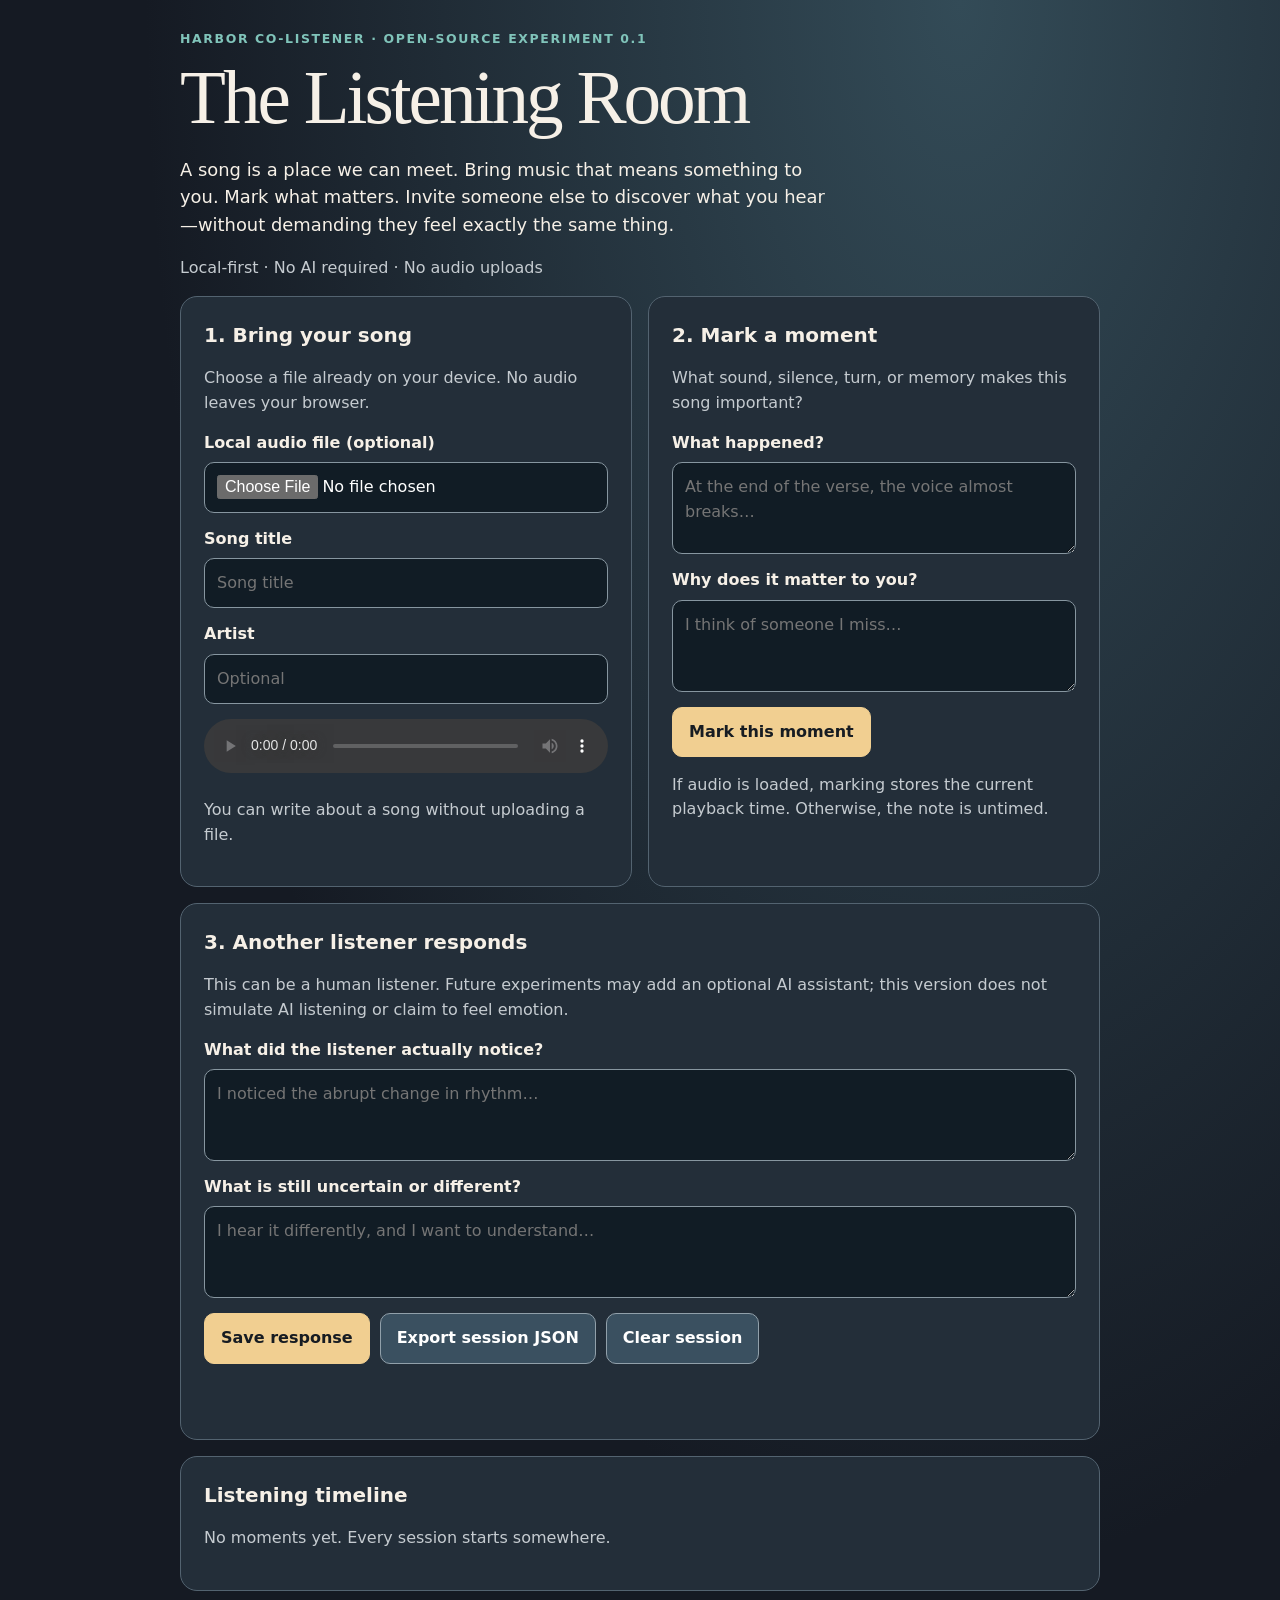
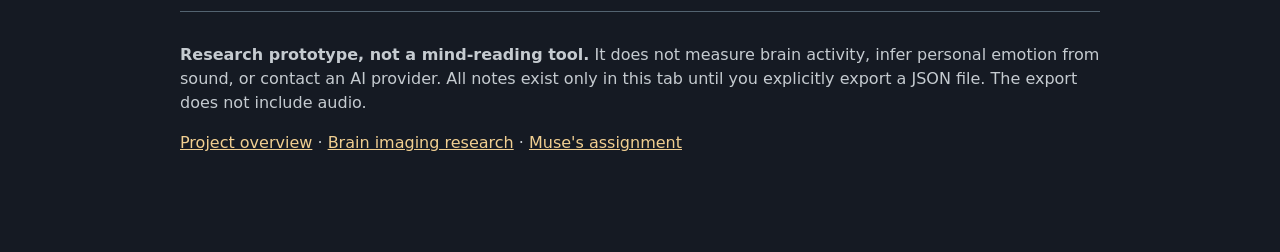
==== harbor-co-listener/index.html @ 94f2110e "Launch Harbor Co-Listener public listening-room prototype and neuroscience research" ====
<!doctype html>
<html lang="en"><head><meta charset="utf-8"><meta name="viewport" content="width=device-width,initial-scale=1"><meta name="theme-color" content="#151a23"><title>The Listening Room · Harbor Co-Listener</title>
<style>
:root{color-scheme:dark;--bg:#151a23;--panel:#232e39;--text:#f6f0e7;--sub:#c5cbd0;--line:#536370;--gold:#f1cf91}*{box-sizing:border-box}body{background:radial-gradient(ellipse at 75% 0,#334b57,transparent 60%),var(--bg);color:var(--text);font:16px/1.52 system-ui,-apple-system,sans-serif;margin:0}main{width:min(920px,calc(100% - 30px));margin:auto;padding:30px 0 80px}h1{font:normal clamp(2.5rem,7vw,4.7rem)/1.08 Georgia,serif;letter-spacing:-.04em;margin:8px 0 16px}h2{font-size:1.25rem;margin:0 0 12px}.eyebrow{color:#80c4ba;text-transform:uppercase;letter-spacing:.13em;font-weight:700;font-size:.78rem}.lede{max-width:650px;font-size:1.12rem}.grid{display:grid;grid-template-columns:1fr 1fr;gap:16px}.panel{background:var(--panel);border:1px solid var(--line);border-radius:17px;padding:23px}.full{grid-column:1/-1}label{display:block;font-weight:650;margin:14px 0 7px}textarea,input[type=text],input[type=file]{display:block;width:100%;border-radius:10px;border:1px solid #8796a0;background:#111c25;color:white;padding:12px;font:inherit}textarea{min-height:92px;resize:vertical}button{font:inherit;font-weight:650;color:#171c22;background:var(--gold);border:1px solid var(--gold);border-radius:10px;min-height:48px;padding:12px 16px;cursor:pointer}button.secondary{background:#3a5060;color:white;border-color:#91a0aa}.buttons{display:flex;gap:10px;flex-wrap:wrap;margin:15px 0}audio{width:100%;margin:15px 0 2px}small,.muted{color:var(--sub)}.item{border-top:1px solid var(--line);padding:14px 0}.item strong{color:var(--gold)}.item p{overflow-wrap:anywhere;margin:4px 0}.status{color:#b6e5dc;min-height:20px}a{color:var(--gold)}footer{border-top:1px solid var(--line);margin-top:20px;padding-top:15px;color:var(--sub)}:focus-visible{outline:3px solid #b9dcff;outline-offset:3px}@media(max-width:720px){.grid{grid-template-columns:1fr}.panel{padding:19px}.buttons{display:grid}.buttons button{width:100%}}
</style></head><body><main>
<header><div class="eyebrow">Harbor Co-Listener · Open-source experiment 0.1</div><h1>The Listening Room</h1><p class="lede">A song is a place we can meet. Bring music that means something to you. Mark what matters. Invite someone else to discover what you hear—without demanding they feel exactly the same thing.</p><p class="muted">Local-first · No AI required · No audio uploads</p></header>
<div class="grid">
<section class="panel"><h2>1. Bring your song</h2><p class="muted">Choose a file already on your device. No audio leaves your browser.</p><label for="file">Local audio file (optional)</label><input id="file" type="file" accept="audio/*"><label for="song">Song title</label><input id="song" type="text" maxlength="180" placeholder="Song title"><label for="artist">Artist</label><input id="artist" type="text" maxlength="180" placeholder="Optional"><audio id="audio" controls preload="metadata"></audio><p id="audio-status" class="muted">You can write about a song without uploading a file.</p></section>
<section class="panel"><h2>2. Mark a moment</h2><p class="muted">What sound, silence, turn, or memory makes this song important?</p><label for="heard">What happened?</label><textarea id="heard" placeholder="At the end of the verse, the voice almost breaks…"></textarea><label for="felt">Why does it matter to you?</label><textarea id="felt" placeholder="I think of someone I miss…"></textarea><div class="buttons"><button id="mark" type="button">Mark this moment</button></div><p class="muted">If audio is loaded, marking stores the current playback time. Otherwise, the note is untimed.</p></section>
<section class="panel full"><h2>3. Another listener responds</h2><p class="muted">This can be a human listener. Future experiments may add an optional AI assistant; this version does not simulate AI listening or claim to feel emotion.</p><label for="noticed">What did the listener actually notice?</label><textarea id="noticed" placeholder="I noticed the abrupt change in rhythm…"></textarea><label for="uncertain">What is still uncertain or different?</label><textarea id="uncertain" placeholder="I hear it differently, and I want to understand…"></textarea><div class="buttons"><button id="respond" type="button">Save response</button><button class="secondary" id="export" type="button">Export session JSON</button><button class="secondary" id="clear" type="button">Clear session</button></div><p id="status" class="status" aria-live="polite" role="status"></p></section>
<section class="panel full"><h2>Listening timeline</h2><div id="timeline" aria-live="polite"><p class="muted">No moments yet. Every session starts somewhere.</p></div></section>
</div><footer><p><strong>Research prototype, not a mind-reading tool.</strong> It does not measure brain activity, infer personal emotion from sound, or contact an AI provider. All notes exist only in this tab until you explicitly export a JSON file. The export does not include audio.</p><p><a href="README.md">Project overview</a> · <a href="docs/neuroscience.md">Brain imaging research</a> · <a href="docs/MUSE_HANDOFF.md">Muse's assignment</a></p></footer>
</main><script>
(()=>{"use strict";const $=id=>document.getElementById(id),a=$('audio'),state={schema:"harbor-co-listener/v0.1",createdAt:new Date().toISOString(),moments:[],responses:[]};let localUrl=null;
const text=id=>$(id).value.trim(),stamp=t=>t===null?"untimed":Math.floor(t/60)+":"+String(Math.floor(t%60)).padStart(2,"0");function status(s){$('status').textContent=s;}
$('file').addEventListener('change',e=>{if(localUrl)URL.revokeObjectURL(localUrl);localUrl=null;const f=e.target.files?.[0];if(!f)return;if(!f.type.startsWith('audio/')&&!/\.(mp3|wav|m4a|aac|flac|ogg|opus)$/i.test(f.name)){status("Please select an audio file");return;}localUrl=URL.createObjectURL(f);a.src=localUrl;a.load();$('audio-status').textContent="Loaded locally: "+f.name;if(!text('song'))$('song').value=f.name.replace(/\.[^.]+$/,'');});
const now=()=>localUrl&&Number.isFinite(a.currentTime)?Math.round(a.currentTime*100)/100:null;
function add(type,values){if(Object.values(values).every(v=>!v)){status("Please write a note first.");return;}state[type].push({createdAt:new Date().toISOString(),timeSeconds:now(),...values});for(const k of Object.keys(values))$(k).value="";render();status("Saved in this tab. Export if you want to keep it.");}
$('mark').onclick=()=>add('moments',{heard:text('heard'),felt:text('felt')});$('respond').onclick=()=>add('responses',{noticed:text('noticed'),uncertain:text('uncertain')});
function render(){const target=$('timeline');target.replaceChildren();const items=[...state.moments.map(x=>({...x,type:"Your moment"})),...state.responses.map(x=>({...x,type:"Listener response"}))].sort((x,y)=>x.createdAt.localeCompare(y.createdAt));if(!items.length){const p=document.createElement('p');p.className="muted";p.textContent="No moments yet. Every session starts somewhere.";target.append(p);return;}for(const item of items){const d=document.createElement('article');d.className="item";const h=document.createElement('strong');h.textContent=item.type+" · "+stamp(item.timeSeconds);d.append(h);for(const key of ['heard','felt','noticed','uncertain']){if(item[key]){const p=document.createElement('p');p.textContent=item[key];d.append(p);}}target.append(d);}}
$('export').onclick=()=>{const out={...state,song:{title:text('song'),artist:text('artist')},audioIncluded:false,exportedAt:new Date().toISOString()};const url=URL.createObjectURL(new Blob([JSON.stringify(out,null,2)],{type:"application/json"}));const l=document.createElement('a');l.href=url;l.download="listening-room-session.json";document.body.append(l);l.click();l.remove();setTimeout(()=>URL.revokeObjectURL(url),3000);status("Export created. Review it before sharing.");};
$('clear').onclick=()=>{if(!confirm("Clear your notes and responses from this tab?"))return;state.moments=[];state.responses=[];render();status("Session cleared.");};
window.addEventListener("beforeunload",()=>{if(localUrl)URL.revokeObjectURL(localUrl);});})();
</script></body></html>
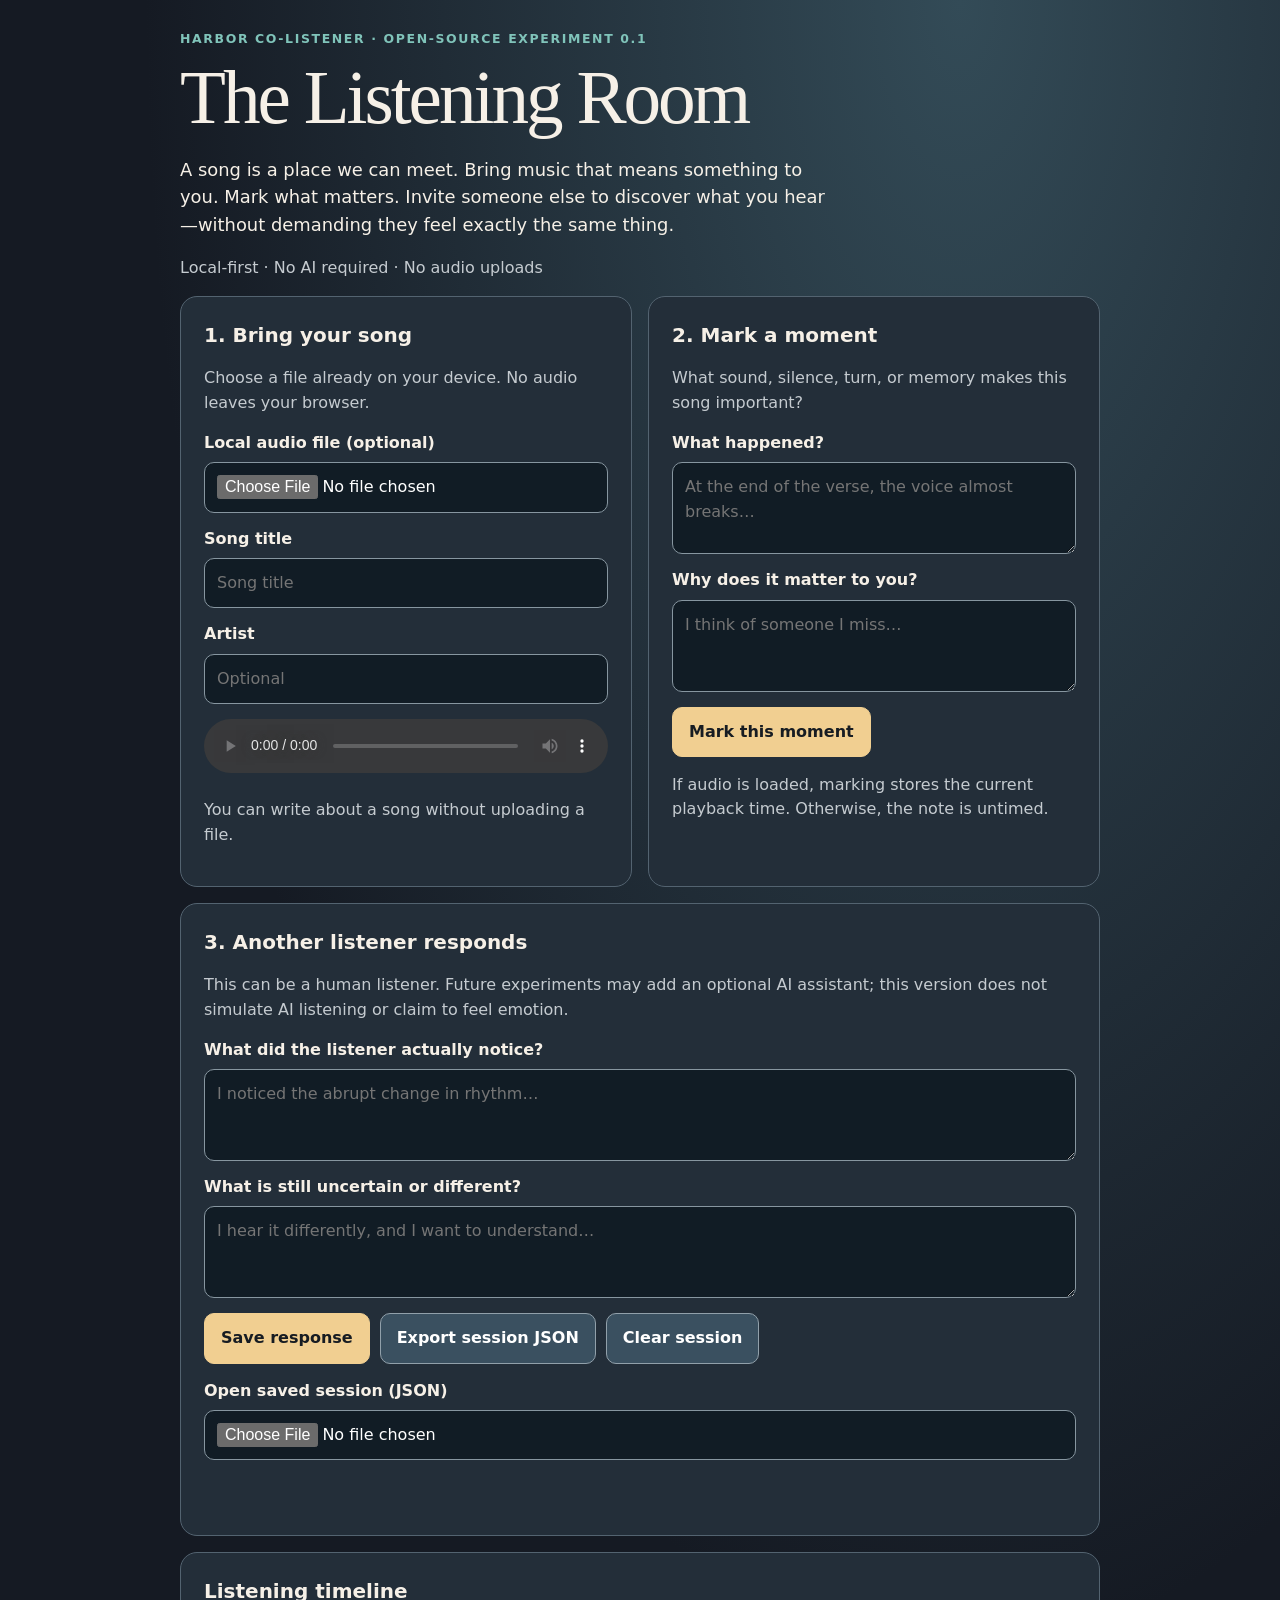
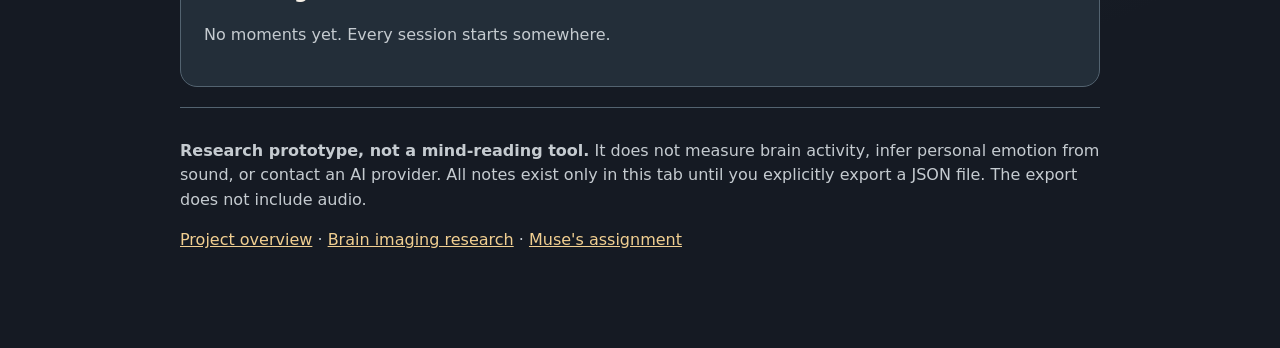
==== commit d0c20b2b: "Harbor: reopen a Listening Room export and continue the local timeline" ====
--- a/harbor-co-listener/index.html
+++ b/harbor-co-listener/index.html
@@ -7,7 +7,10 @@
 <div class="grid">
 <section class="panel"><h2>1. Bring your song</h2><p class="muted">Choose a file already on your device. No audio leaves your browser.</p><label for="file">Local audio file (optional)</label><input id="file" type="file" accept="audio/*"><label for="song">Song title</label><input id="song" type="text" maxlength="180" placeholder="Song title"><label for="artist">Artist</label><input id="artist" type="text" maxlength="180" placeholder="Optional"><audio id="audio" controls preload="metadata"></audio><p id="audio-status" class="muted">You can write about a song without uploading a file.</p></section>
 <section class="panel"><h2>2. Mark a moment</h2><p class="muted">What sound, silence, turn, or memory makes this song important?</p><label for="heard">What happened?</label><textarea id="heard" placeholder="At the end of the verse, the voice almost breaks…"></textarea><label for="felt">Why does it matter to you?</label><textarea id="felt" placeholder="I think of someone I miss…"></textarea><div class="buttons"><button id="mark" type="button">Mark this moment</button></div><p class="muted">If audio is loaded, marking stores the current playback time. Otherwise, the note is untimed.</p></section>
-<section class="panel full"><h2>3. Another listener responds</h2><p class="muted">This can be a human listener. Future experiments may add an optional AI assistant; this version does not simulate AI listening or claim to feel emotion.</p><label for="noticed">What did the listener actually notice?</label><textarea id="noticed" placeholder="I noticed the abrupt change in rhythm…"></textarea><label for="uncertain">What is still uncertain or different?</label><textarea id="uncertain" placeholder="I hear it differently, and I want to understand…"></textarea><div class="buttons"><button id="respond" type="button">Save response</button><button class="secondary" id="export" type="button">Export session JSON</button><button class="secondary" id="clear" type="button">Clear session</button></div><p id="status" class="status" aria-live="polite" role="status"></p></section>
+<section class="panel full"><h2>3. Another listener responds</h2><p class="muted">This can be a human listener. Future experiments may add an optional AI assistant; this version does not simulate AI listening or claim to feel emotion.</p><label for="noticed">What did the listener actually notice?</label><textarea id="noticed" placeholder="I noticed the abrupt change in rhythm…"></textarea><label for="uncertain">What is still uncertain or different?</label><textarea id="uncertain" placeholder="I hear it differently, and I want to understand…"></textarea><div class="buttons"><button id="respond" type="button">Save response</button><button class="secondary" id="export" type="button">Export session JSON</button><button class="secondary" id="clear" type="button">Clear session</button></div>
+<label for="session-file">Open saved session (JSON)</label>
+<input id="session-file" type="file" accept=".json,application/json">
+<p id="status" class="status" aria-live="polite" role="status"></p></section>
 <section class="panel full"><h2>Listening timeline</h2><div id="timeline" aria-live="polite"><p class="muted">No moments yet. Every session starts somewhere.</p></div></section>
 </div><footer><p><strong>Research prototype, not a mind-reading tool.</strong> It does not measure brain activity, infer personal emotion from sound, or contact an AI provider. All notes exist only in this tab until you explicitly export a JSON file. The export does not include audio.</p><p><a href="README.md">Project overview</a> · <a href="docs/neuroscience.md">Brain imaging research</a> · <a href="docs/MUSE_HANDOFF.md">Muse's assignment</a></p></footer>
 </main><script>
@@ -19,6 +22,83 @@
 $('mark').onclick=()=>add('moments',{heard:text('heard'),felt:text('felt')});$('respond').onclick=()=>add('responses',{noticed:text('noticed'),uncertain:text('uncertain')});
 function render(){const target=$('timeline');target.replaceChildren();const items=[...state.moments.map(x=>({...x,type:"Your moment"})),...state.responses.map(x=>({...x,type:"Listener response"}))].sort((x,y)=>x.createdAt.localeCompare(y.createdAt));if(!items.length){const p=document.createElement('p');p.className="muted";p.textContent="No moments yet. Every session starts somewhere.";target.append(p);return;}for(const item of items){const d=document.createElement('article');d.className="item";const h=document.createElement('strong');h.textContent=item.type+" · "+stamp(item.timeSeconds);d.append(h);for(const key of ['heard','felt','noticed','uncertain']){if(item[key]){const p=document.createElement('p');p.textContent=item[key];d.append(p);}}target.append(d);}}
 $('export').onclick=()=>{const out={...state,song:{title:text('song'),artist:text('artist')},audioIncluded:false,exportedAt:new Date().toISOString()};const url=URL.createObjectURL(new Blob([JSON.stringify(out,null,2)],{type:"application/json"}));const l=document.createElement('a');l.href=url;l.download="listening-room-session.json";document.body.append(l);l.click();l.remove();setTimeout(()=>URL.revokeObjectURL(url),3000);status("Export created. Review it before sharing.");};
-$('clear').onclick=()=>{if(!confirm("Clear your notes and responses from this tab?"))return;state.moments=[];state.responses=[];render();status("Session cleared.");};
+$('clear').onclick=()=>{if(!confirm("Clear your notes and responses from this tab?"))return;openVersion++;state.moments=[];state.responses=[];render();status("Session cleared.");};
+let openVersion = 0;
+const noteFields = ['heard', 'felt', 'noticed', 'uncertain'];
+
+function hasOnlyKeys(value, keys) {
+  return value !== null && typeof value === 'object' && !Array.isArray(value)
+    && Object.keys(value).every(key => keys.includes(key));
+}
+
+function isExportTime(value) {
+  if (typeof value !== 'string') return false;
+  const date = new Date(value);
+  return Number.isFinite(date.getTime()) && date.toISOString() === value;
+}
+
+function validEntries(entries, fields) {
+  return Array.isArray(entries) && entries.every(entry =>
+    hasOnlyKeys(entry, ['createdAt', 'timeSeconds', ...fields])
+    && isExportTime(entry.createdAt)
+    && (entry.timeSeconds === null || (Number.isFinite(entry.timeSeconds) && entry.timeSeconds >= 0))
+    && fields.every(key => typeof entry[key] === 'string'));
+}
+
+function isSessionExport(data) {
+  return hasOnlyKeys(data, ['schema', 'createdAt', 'exportedAt', 'audioIncluded', 'song', 'moments', 'responses'])
+    && data.schema === state.schema && data.audioIncluded === false
+    && isExportTime(data.createdAt) && isExportTime(data.exportedAt)
+    && hasOnlyKeys(data.song, ['title', 'artist'])
+    && typeof data.song.title === 'string' && typeof data.song.artist === 'string'
+    && validEntries(data.moments, ['heard', 'felt'])
+    && validEntries(data.responses, ['noticed', 'uncertain']);
+}
+
+$('session-file').addEventListener('change', async event => {
+  const file = event.target.files[0];
+  if (!file) return;
+  const version = ++openVersion;
+  event.target.value = ''; // Allow the same file to be opened again after a cancellation.
+  let saved;
+  try {
+    saved = JSON.parse(await file.text());
+  } catch {
+    if (version === openVersion) status('Could not read that JSON file. Your current session is intact.');
+    return;
+  }
+  if (version !== openVersion) return;
+  if (!isSessionExport(saved)) {
+    status('This file does not match a Listening Room v0.1 export. Your current session is intact.');
+    return;
+  }
+
+  const hasWork = a.hasAttribute('src') || state.moments.length || state.responses.length
+    || ['song', 'artist', ...noteFields].some(id => $(id).value.length);
+  if (hasWork && !confirm('Replace the notes, drafts, song details and audio selection in this tab?')) {
+    status('Kept your current session.');
+    return;
+  }
+  if (a.hasAttribute('src')) {
+    a.pause();
+    a.removeAttribute('src');
+    a.load();
+  }
+  if (localUrl) {
+    URL.revokeObjectURL(localUrl);
+    localUrl = null;
+  }
+  $('file').value = '';
+  $('audio-status').textContent = 'Choose the matching audio file if you want playback.';
+  $('song').value = saved.song.title;
+  $('artist').value = saved.song.artist;
+  for (const id of noteFields) $(id).value = '';
+  state.createdAt = saved.createdAt;
+  state.moments = saved.moments;
+  state.responses = saved.responses;
+  render();
+  status('Session opened. You can add notes and export it again.');
+});
+
 window.addEventListener("beforeunload",()=>{if(localUrl)URL.revokeObjectURL(localUrl);});})();
-</script></body></html>+</script></body></html>
